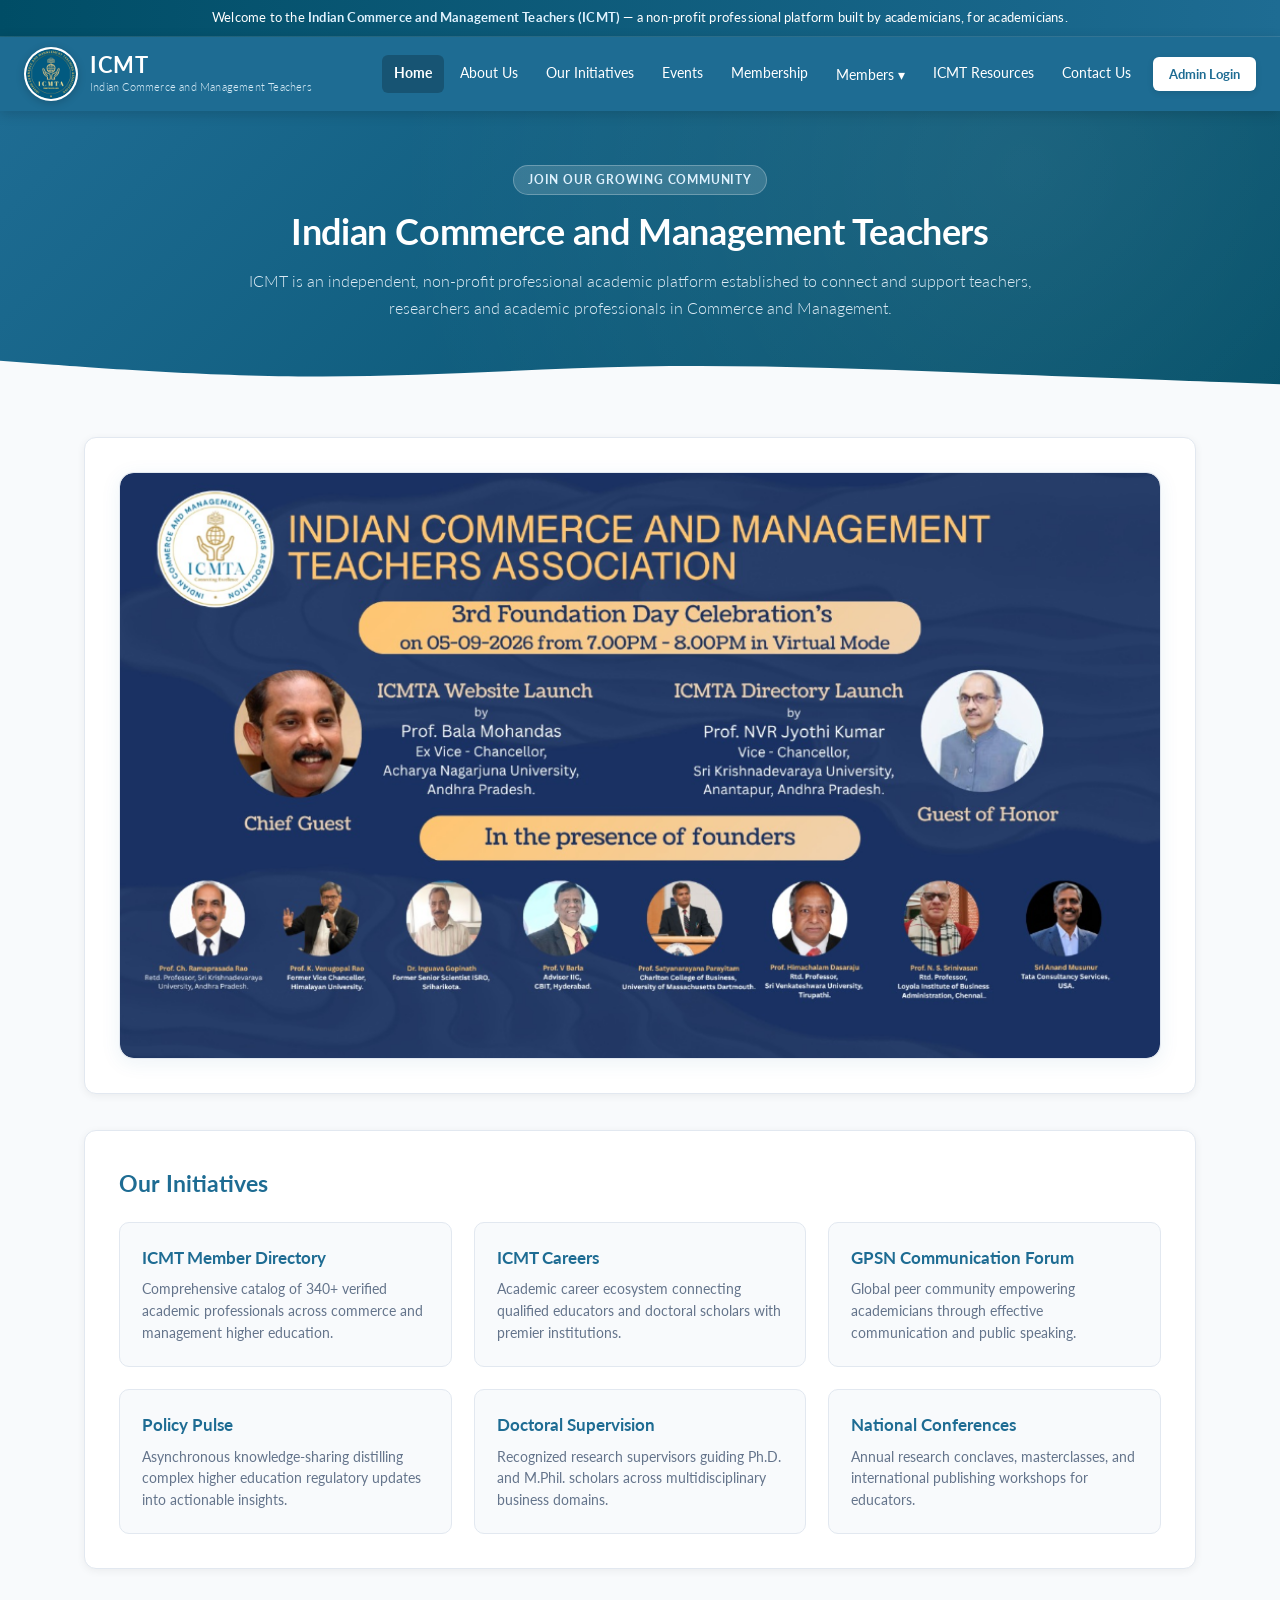
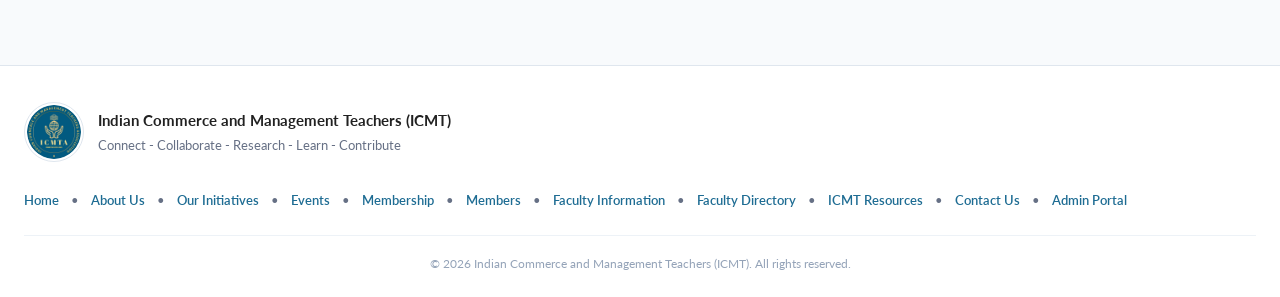
==== index.html @ 2b95259f "Update ICMTA logo, add Prof. N S Srinivasan, 3rd Foundation Day banner, and state/country filters" ====
<!doctype html>
<html lang="en">
<head>
<meta charset="utf-8">
<meta name="viewport" content="width=device-width,initial-scale=1">
<title>ICMT — Indian Commerce and Management Teachers</title>
<link rel="preconnect" href="https://fonts.googleapis.com">
<link rel="preconnect" href="https://fonts.gstatic.com" crossorigin>
<link href="https://fonts.googleapis.com/css2?family=Lato:ital,wght@0,300;0,400;0,700;1,300;1,400;1,700&display=swap" rel="stylesheet">
<link rel="stylesheet" href="css/style.css">
<!-- <link rel="icon" href="assets/images/icmt-logo.png" type="image/png"> -->

</head>
<body>

<div class="site-welcome-banner">
  Welcome to the <b>Indian Commerce and Management Teachers (ICMT)</b> — a non-profit professional platform built by academicians, for academicians.
</div>

<header class="header">
  <div class="header-inner">
    <a href="index.html" class="brand">
      <img src="assets/images/icmt-logo.png" alt="ICMT Logo" class="brand-logo">
      <div class="brand-text">
        <span class="brand-title">ICMT</span>
        <span class="brand-sub">Indian Commerce and Management Teachers</span>
      </div>
    </a>
    <nav class="nav-links">
      <a href="index.html" class="nav-item active">Home</a>
      <a href="about-us.html" class="nav-item ">About Us</a>
      <a href="initiatives.html" class="nav-item ">Our Initiatives</a>
      <a href="events.html" class="nav-item ">Events</a>
      <a href="membership.html" class="nav-item ">Membership</a>
      <div class="nav-dropdown ">
        <a href="members.html" class="nav-item nav-dropdown-toggle">Members ▾</a>
        <div class="nav-dropdown-menu">
          <a href="public-directory.html" class="dropdown-item ">Member Directory</a>
        </div>
      </div>
      <a href="resources.html" class="nav-item ">ICMT Resources</a>
      <a href="contact.html" class="nav-item ">Contact Us</a>
      <a href="admin.html" class="nav-btn-admin">Admin Login</a>
    </nav>
  </div>
</header>

<section class="site-hero">
  <div class="site-hero-inner">
    <span class="hero-badge">Join our Growing Community</span>
    <h1>Indian Commerce and Management Teachers</h1>
    <p style="margin-bottom:0">
      ICMT is an independent, non-profit professional academic platform established to connect and support teachers, researchers and academic professionals in Commerce and Management.
    </p>
  </div>
  
<div class="hero-wave">
  <svg viewBox="0 0 1440 120" fill="none" preserveAspectRatio="none">
    <path d="M0,32L60,42.7C120,53,240,75,360,74.7C480,75,600,53,720,48C840,43,960,53,1080,64C1200,75,1320,85,1380,90.7L1440,96L1440,120L1380,120C1320,120,1200,120,1080,120C960,120,840,120,720,120C600,120,480,120,360,120C240,120,120,120,60,120L0,120Z" fill="#f8fafc"></path>
  </svg>
</div>

</section>

<main class="container">
  <!-- 3rd Foundation Day Celebration Announcement Banner -->
  <div class="section-block" style="margin-bottom: 36px;">
    <div style="background:#ffffff;border:1px solid #e2e8f0;border-radius:14px;overflow:hidden;box-shadow:0 4px 20px rgba(30,108,147,0.08);">
      <img src="assets/images/events/icmta-3rd-foundation-day.png" alt="Indian Commerce and Management Teachers Association — 3rd Foundation Day Celebration" style="width:100%;height:auto;display:block;border-radius:14px;">
    </div>
  </div>

  <div class="section-block">
    <h2> Our Initiatives</h2>
    <div class="grid-3" style="margin-top:20px">
      <div class="feature-card">
        <!--div class="icon">👥</div-->
        <h3>ICMT Member Directory</h3>
        <p>Comprehensive catalog of 340+ verified academic professionals across commerce and management higher education.</p>
      </div>
      <div class="feature-card">
        <!--div class="icon">💼</div-->
        <h3>ICMT Careers</h3>
        <p>Academic career ecosystem connecting qualified educators and doctoral scholars with premier institutions.</p>
      </div>
      <div class="feature-card">
        <!--div class="icon">🎙️</div-->
        <h3>GPSN Communication Forum</h3>
        <p>Global peer community empowering academicians through effective communication and public speaking.</p>
      </div>
      <div class="feature-card">
        <!--div class="icon">📊</div-->
        <h3>Policy Pulse</h3>
        <p>Asynchronous knowledge-sharing distilling complex higher education regulatory updates into actionable insights.</p>
      </div>
      <div class="feature-card">
        <!--div class="icon">🎓</div-->
        <h3>Doctoral Supervision</h3>
        <p>Recognized research supervisors guiding Ph.D. and M.Phil. scholars across multidisciplinary business domains.</p>
      </div>
      <div class="feature-card">
        <!--div class="icon">🌐</div-->
        <h3>National Conferences</h3>
        <p>Annual research conclaves, masterclasses, and international publishing workshops for educators.</p>
      </div>
    </div>
  </div>
</main>

<footer class="footer">
  <div class="footer-inner">
    <div class="footer-brand">
      <img src="assets/images/icmt-logo.png" alt="ICMT Logo" class="footer-logo">
      <div>
        <b>Indian Commerce and Management Teachers (ICMT)</b>
        <p>Connect - Collaborate - Research - Learn - Contribute</p>
      </div>
    </div>
    <div class="footer-links">
      <a href="index.html">Home</a> &bull;
      <a href="about-us.html">About Us</a> &bull;
      <a href="initiatives.html">Our Initiatives</a> &bull;
      <a href="events.html">Events</a> &bull;
      <a href="membership.html">Membership</a> &bull;
      <a href="members.html">Members</a> &bull;
      <a href="faculty.html">Faculty Information</a> &bull;
      <a href="public-directory.html">Faculty Directory</a> &bull;
      <a href="resources.html">ICMT Resources</a> &bull;
      <a href="contact.html">Contact Us</a> &bull;
      <a href="admin.html">Admin Portal</a>
    </div>
  </div>
  <div class="footer-bottom">
    &copy; 2026 Indian Commerce and Management Teachers (ICMT). All rights reserved.
  </div>
</footer>
</body>
</html>
---- css/style.css ----
@import url('https://fonts.googleapis.com/css2?family=Lato:ital,wght@0,300;0,400;0,700;1,300;1,400;1,700&display=swap');

:root{
  --navy:#1e6c93;
  --navy-dark:#004d66;
  --blue:#1e6c93;
  --blue-hover:#005a7d;
  --blue-light:#eaf5fb;
  --blue2:#eaf5fb;
  --teal-accent:#38bdf8;
  --green:#21865b;
  --red:#c74646;
  --bg:#f8fafc;
  --card-bg:#ffffff;
  --line:#dfe6ee;
  --border-light:#e2e8f0;
  --text:#212121;
  --text-muted:#64748b;
  --muted:#667085;
  --white:#ffffff;
  --shadow-sm:0 2px 8px rgba(0,0,0,0.06);
  --shadow-md:0 6px 18px rgba(30,108,147,0.08);
  --shadow-lg:0 12px 32px rgba(30,108,147,0.12);
  --transition:all .2s cubic-bezier(0.4,0,0.2,1);
}

*{box-sizing:border-box;margin:0;padding:0}
html{scroll-behavior:smooth}
body{
  font-family:'Lato',-apple-system,BlinkMacSystemFont,"Segoe UI",Roboto,Arial,sans-serif;
  background:var(--bg);
  color:var(--text);
  line-height:1.6;
  min-height:100vh;
  display:flex;
  flex-direction:column;
  overflow-x:hidden;
}
a{text-decoration:none;color:inherit;transition:var(--transition)}
button,input,select,textarea{font:inherit}
button{cursor:pointer}
.hidden{display:none!important}

/* ==================================================
   1. SITE TOPBAR, HEADER & NAVIGATION
   ================================================== */
.site-welcome-banner{
  background:linear-gradient(90deg,#004d66 0%,#1e6c93 100%);
  color:#ffffff;
  padding:8px 24px;
  font-size:12.5px;
  text-align:center;
  font-weight:400;
  letter-spacing:0.2px;
  border-bottom:1px solid rgba(255,255,255,0.12);
}
.site-welcome-banner b{
  font-weight:700;
  color:#e0f2fe;
}

.header{
  background:var(--navy);
  color:#fff;
  padding:10px 24px;
  position:sticky;
  top:0;
  z-index:100;
  box-shadow:0 3px 12px rgba(0,0,0,0.15);
  transition:var(--transition);
}
.header-inner{
  max-width:1280px;
  margin:0 auto;
  display:flex;
  justify-content:space-between;
  align-items:center;
  gap:16px;
}
.brand{
  display:flex;
  align-items:center;
  gap:12px;
  text-decoration:none;
  color:#fff;
  flex-shrink:0;
}
.brand-logo{
  height:54px;
  width:54px;
  aspect-ratio:1/1;
  object-fit:contain;
  border-radius:50%;
  background:#ffffff;
  padding:2px;
  box-shadow:0 2px 8px rgba(0,0,0,0.18);
  flex-shrink:0;
  transition:transform .2s ease;
}
.brand:hover .brand-logo{
  transform:scale(1.05);
}
.brand-text{
  display:flex;
  flex-direction:column;
}
.brand-title{
  font-size:22px;
  font-weight:700;
  letter-spacing:0.5px;
  line-height:1.2;
  color:#ffffff;
}
.brand-sub{
  font-size:11px;
  color:#d5eaf5;
  font-weight:300;
  letter-spacing:0.2px;
}
.nav-links{
  display:flex;
  align-items:center;
  gap:4px;
  flex-wrap:wrap;
}
.nav-item{
  padding:8px 12px;
  border-radius:6px;
  font-size:13.5px;
  font-weight:400;
  color:#ffffff;
  text-decoration:none;
  transition:var(--transition);
  white-space:nowrap;
  position:relative;
}
.nav-item:hover{
  background:rgba(255,255,255,0.18);
  color:#ffffff;
  transform:translateY(-1px);
}
.nav-item.active{
  background:rgba(0,0,0,0.22);
  font-weight:700;
  color:#ffffff;
}
.nav-dropdown{
  position:relative;
  display:inline-block;
}
.nav-dropdown-menu{
  display:none;
  position:absolute;
  top:100%;
  left:0;
  background:#ffffff;
  min-width:200px;
  box-shadow:0 10px 30px rgba(0,0,0,0.15);
  border-radius:8px;
  padding:6px 0;
  z-index:110;
  border:1px solid #dfe6ee;
  animation:fadeIn .18s ease-out;
}
@keyframes fadeIn{
  from{opacity:0;transform:translateY(4px)}
  to{opacity:1;transform:translateY(0)}
}
.nav-dropdown:hover .nav-dropdown-menu,
.nav-dropdown:focus-within .nav-dropdown-menu{
  display:block;
}
.dropdown-item{
  display:block;
  padding:9px 18px;
  font-size:13px;
  color:#212121;
  text-decoration:none;
  transition:background .15s ease, color .15s ease;
}
.dropdown-item:hover{
  background:#eaf5fb;
  color:#1e6c93;
}
.dropdown-item.active{
  font-weight:700;
  color:#1e6c93;
  background:#eaf5fb;
}
.nav-dropdown.active > .nav-item{
  background:rgba(0,0,0,0.22);
  font-weight:700;
  color:#ffffff;
}
.nav-btn-admin{
  background:#ffffff;
  color:var(--navy);
  padding:7px 16px;
  border-radius:6px;
  font-size:13px;
  font-weight:700;
  text-decoration:none;
  margin-left:6px;
  transition:var(--transition);
  box-shadow:0 2px 6px rgba(0,0,0,0.1);
}
.nav-btn-admin:hover{
  background:#eaf5fb;
  color:var(--navy-dark);
  transform:translateY(-1px);
  box-shadow:0 4px 12px rgba(0,0,0,0.15);
}

/* Breadcrumbs */
.breadcrumb-bar{
  background:#ffffff;
  border-bottom:1px solid var(--line);
  padding:11px 24px;
  font-size:13px;
  color:var(--muted);
}
.breadcrumb-inner{
  max-width:1280px;
  margin:0 auto;
  display:flex;
  align-items:center;
  gap:8px;
}
.breadcrumb-inner a{
  color:var(--navy);
  font-weight:600;
}
.breadcrumb-inner a:hover{
  text-decoration:underline;
}

/* ==================================================
   2. HERO SECTION WITH CURVED WAVE BACKGROUND
   ================================================== */
.site-hero{
  position:relative;
  background:linear-gradient(135deg,#1e6c93 0%,#004d66 100%);
  color:#ffffff;
  padding:54px 24px 72px;
  text-align:center;
  overflow:hidden;
}
.site-hero::before{
  content:"";
  position:absolute;
  inset:0;
  background:radial-gradient(circle at 80% 20%,rgba(255,255,255,0.08) 0%,transparent 60%);
  pointer-events:none;
}
.site-hero-inner{
  max-width:920px;
  margin:0 auto;
  position:relative;
  z-index:2;
}
.hero-badge{
  display:inline-block;
  background:rgba(255,255,255,0.15);
  border:1px solid rgba(255,255,255,0.25);
  padding:5px 14px;
  border-radius:20px;
  font-size:11.5px;
  font-weight:700;
  text-transform:uppercase;
  letter-spacing:0.8px;
  margin-bottom:14px;
  color:#e0f2fe;
}
.site-hero h1{
  font-size:36px;
  font-weight:700;
  line-height:1.25;
  margin-bottom:14px;
  letter-spacing:-0.4px;
}
.site-hero p{
  font-size:16px;
  color:#dbeaf4;
  line-height:1.65;
  font-weight:300;
  max-width:800px;
  margin:0 auto 24px;
}
.hero-actions{
  display:flex;
  justify-content:center;
  gap:12px;
  flex-wrap:wrap;
}
.hero-cta-primary{
  background:#ffffff;
  color:var(--navy);
  padding:12px 26px;
  border-radius:8px;
  font-size:14.5px;
  font-weight:700;
  display:inline-flex;
  align-items:center;
  gap:8px;
  box-shadow:0 6px 20px rgba(0,0,0,0.18);
  transition:var(--transition);
}
.hero-cta-primary:hover{
  background:#f0f7fc;
  color:var(--navy-dark);
  transform:translateY(-2px);
  box-shadow:0 8px 24px rgba(0,0,0,0.22);
}
.hero-cta-secondary{
  background:rgba(255,255,255,0.12);
  color:#ffffff;
  border:1px solid rgba(255,255,255,0.3);
  padding:12px 24px;
  border-radius:8px;
  font-size:14.5px;
  font-weight:700;
  display:inline-flex;
  align-items:center;
  gap:8px;
  transition:var(--transition);
}
.hero-cta-secondary:hover{
  background:rgba(255,255,255,0.22);
  transform:translateY(-2px);
}

.hero-wave{
  position:absolute;
  bottom:0;
  left:0;
  width:100%;
  overflow:hidden;
  line-height:0;
  transform:translateZ(0);
}
.hero-wave svg{
  position:relative;
  display:block;
  width:calc(100% + 1.3px);
  height:44px;
}

/* ==================================================
   3. MAIN CONTENT, CARDS & GRIDS
   ================================================== */
.container{
  max-width:1160px;
  margin:44px auto 64px;
  padding:0 24px;
  width:100%;
}
.section-block{
  background:var(--card-bg);
  border:1px solid var(--border-light);
  border-radius:12px;
  padding:34px;
  margin-bottom:32px;
  box-shadow:var(--shadow-sm);
  transition:var(--transition);
}
.section-block:hover{
  box-shadow:var(--shadow-md);
}
.section-block h2{
  font-size:23px;
  font-weight:700;
  color:var(--navy);
  margin-bottom:14px;
  display:flex;
  align-items:center;
  gap:10px;
}
.section-block p{
  color:#475569;
  font-size:14.5px;
  line-height:1.75;
  margin-bottom:16px;
}

.grid-2{
  display:grid;
  grid-template-columns:1fr 1fr;
  gap:22px;
}
.grid-3{
  display:grid;
  grid-template-columns:repeat(3,1fr);
  gap:22px;
}
.feature-card{
  background:#f8fafc;
  border:1px solid #e2e8f0;
  border-radius:10px;
  padding:22px;
  transition:var(--transition);
  display:flex;
  flex-direction:column;
  align-items:flex-start;
}
.initiative-logo{
  max-width:100%;
  max-height:100px;
  width:auto;
  height:auto;
  object-fit:contain;
  display:block;
  margin:8px 0 12px;
}
.feature-card:hover{
  border-color:#b9d2e3;
  background:#ffffff;
  transform:translateY(-3px);
  box-shadow:var(--shadow-md);
}
.feature-card .icon{
  font-size:26px;
  margin-bottom:12px;
  display:inline-block;
}
.feature-card h3{
  font-size:16.5px;
  font-weight:700;
  color:var(--navy);
  margin-bottom:8px;
}
.feature-card p{
  font-size:13.5px;
  color:#64748b;
  margin:0;
  line-height:1.6;
}

.founders-grid{
  display:grid;
  grid-template-columns:repeat(3,1fr);
  gap:20px;
  margin-top:20px;
}
.founder-card{
  background:#f8fafc;
  border:1px solid #e2e8f0;
  border-radius:12px;
  padding:22px 18px;
  transition:var(--transition);
  display:flex;
  flex-direction:column;
  align-items:center;
  text-align:center;
}
.founder-card:hover{
  background:#ffffff;
  border-color:#b9d2e3;
  transform:translateY(-3px);
  box-shadow:var(--shadow-md);
}
.founder-photo-wrap{
  width:105px;
  height:105px;
  border-radius:50%;
  overflow:hidden;
  margin-bottom:14px;
  border:3px solid #ffffff;
  box-shadow:0 4px 14px rgba(30,108,147,0.14);
  background:#e2e8f0;
  flex-shrink:0;
}
.founder-img{
  width:100%;
  height:100%;
  object-fit:cover;
  display:block;
}
.founder-card b{
  display:block;
  color:#1e6c93;
  font-size:15px;
  font-weight:700;
  margin-bottom:6px;
  line-height:1.3;
}
.founder-card span{
  color:#64748b;
  font-size:12.5px;
  line-height:1.5;
  display:block;
}

.banner-cta{
  background:linear-gradient(135deg,#004d66 0%,#1e6c93 100%);
  color:#fff;
  border-radius:12px;
  padding:36px;
  display:flex;
  justify-content:space-between;
  align-items:center;
  flex-wrap:wrap;
  gap:20px;
  box-shadow:var(--shadow-md);
  margin-top:32px;
}
.banner-cta-text h3{
  font-size:22px;
  font-weight:700;
  margin-bottom:6px;
}
.banner-cta-text p{
  font-size:14px;
  color:#d5eaf5;
  margin:0;
}
.btn-cta{
  background:#fff;
  color:var(--navy);
  padding:12px 28px;
  border-radius:8px;
  font-size:14.5px;
  font-weight:700;
  display:inline-flex;
  align-items:center;
  gap:8px;
  box-shadow:0 6px 18px rgba(0,0,0,0.15);
  transition:var(--transition);
  white-space:nowrap;
}
.btn-cta:hover{
  background:#f0f7fc;
  transform:translateY(-2px);
  color:var(--navy-dark);
  box-shadow:0 8px 24px rgba(0,0,0,0.22);
}

/* ==================================================
   4. UNIFIED FOOTER
   ================================================== */
.footer{
  background:#ffffff;
  border-top:1px solid var(--line);
  padding:36px 24px 24px;
  font-size:13px;
  color:var(--muted);
  margin-top:auto;
}
.footer-inner{
  max-width:1280px;
  margin:0 auto;
  display:flex;
  justify-content:space-between;
  align-items:flex-start;
  flex-wrap:wrap;
  gap:28px;
}
.footer-brand{
  display:flex;
  align-items:center;
  gap:14px;
}
.footer-logo{
  height:60px;
  width:60px;
  aspect-ratio:1/1;
  object-fit:contain;
  border-radius:50%;
  background:#ffffff;
  padding:2px;
  border:1px solid #dfe6ee;
  flex-shrink:0;
}
.footer-brand b{
  font-size:14.5px;
  color:#212121;
  display:block;
  margin-bottom:4px;
}
.footer-brand p{
  font-size:12.5px;
  color:#667085;
  max-width:480px;
  margin:0;
}
.footer-links{
  display:flex;
  flex-wrap:wrap;
  gap:12px;
  align-items:center;
  font-size:13px;
}
.footer-links a{
  color:#1e6c93;
  font-weight:600;
  transition:var(--transition);
}
.footer-links a:hover{
  text-decoration:underline;
  color:#004d66;
}
.footer-bottom{
  max-width:1280px;
  margin:24px auto 0;
  padding-top:18px;
  border-top:1px solid #edf2f7;
  text-align:center;
  font-size:12px;
  color:#94a3b8;
}

/* ==================================================
   5. ADMIN & MANAGEMENT STYLES
   ================================================== */
.login{min-height:100vh;display:flex;align-items:center;justify-content:center;background:linear-gradient(135deg,#eaf4fb,#f8fafc)}
.loginbox{width:430px;background:#fff;border:1px solid var(--line);border-radius:16px;padding:34px;box-shadow:0 18px 50px rgba(13,53,84,0.1)}
.subtitle{color:var(--muted);font-size:13px;margin-top:5px}
label{font-size:13px;font-weight:700;color:#475467;display:block;margin:12px 0 6px}
input,select,textarea{width:100%;padding:10px 12px;border:1px solid #cbd5df;border-radius:8px;background:#fff;color:var(--text);outline:none;transition:border-color .15s ease}
input:focus,select:focus,textarea:focus{border-color:var(--blue);box-shadow:0 0 0 3px rgba(18,107,155,0.12)}
textarea{min-height:82px;resize:vertical}
.btn{border:0;border-radius:8px;padding:9px 15px;font-weight:600;font-size:13px;transition:all .15s ease;display:inline-flex;align-items:center;justify-content:center;gap:6px}
.btn:hover{transform:translateY(-1px)}
.primary{background:var(--blue);color:#fff}
.primary:hover{background:var(--blue-hover);box-shadow:0 4px 12px rgba(18,107,155,0.25)}
.secondary{background:#eaf0f5;color:#344054}
.secondary:hover{background:#dbe5ed}
.success{background:var(--green);color:#fff}
.danger{background:#fff0f0;color:#a83232}
.full{width:100%}
.sidebar{position:fixed;inset:0 auto 0 0;width:248px;background:var(--navy);color:#dbeaf4;padding:23px 14px;z-index:5;box-shadow:2px 0 10px rgba(0,0,0,0.05)}
.sidebrand{font-size:19px;font-weight:800;color:#fff;padding:0 10px;letter-spacing:-0.3px}
.sidebrand span{display:block;font-size:11px;font-weight:400;color:#a9c4d6;margin-top:4px}
.nav{margin-top:27px}
.nav button{display:block;width:100%;border:0;background:transparent;color:#dbeaf4;text-align:left;padding:11px 13px;border-radius:8px;margin:3px 0;font-weight:600;font-size:13px;transition:all .15s ease}
.nav button.active,.nav button:hover{background:#1c5b82;color:#fff}
.logout{position:absolute;bottom:20px;left:14px;width:calc(100% - 28px)}
.main{margin-left:248px;padding:28px 34px}
.top{display:flex;justify-content:space-between;align-items:center;margin-bottom:23px}
.top h1{margin:0;font-size:26px;font-weight:800;color:var(--navy);letter-spacing:-0.4px}
.top p{margin:4px 0 0;color:var(--muted);font-size:13px}
.role{background:#fff;border:1px solid var(--line);border-radius:8px;padding:8px 14px;font-size:12px;font-weight:700;color:var(--navy)}
.page{display:none}
.page.active{display:block}
.cards{display:grid;grid-template-columns:repeat(4,1fr);gap:15px;margin-bottom:19px}
.card,.panel{background:#fff;border:1px solid var(--line);border-radius:12px;box-shadow:0 4px 14px rgba(13,53,84,0.04)}
.card{padding:18px}
.label{font-size:12px;font-weight:700;text-transform:uppercase;color:var(--muted);letter-spacing:0.3px}
.metric{font-size:28px;font-weight:800;color:var(--navy);margin-top:6px}
.panel{padding:22px;margin-bottom:19px}
.panel h2{font-size:18px;font-weight:800;color:var(--navy);margin:0 0 16px}
.grid2{display:grid;grid-template-columns:1fr 1fr;gap:19px}
.bar{height:10px;background:#e7edf2;border-radius:9px;overflow:hidden;margin:7px 0 14px}
.bar span{display:block;height:100%;background:var(--blue)}
.toolbar{display:grid;grid-template-columns:1.6fr repeat(4,auto);gap:8px;margin-bottom:16px}
.toolbar input{min-width:230px}
.table{width:100%;border-collapse:collapse}
.table th,.table td{padding:12px 14px;border-bottom:1px solid #edf0f4;text-align:left;font-size:13px;vertical-align:middle}
.table th{background:#fafbfc;color:var(--muted);font-weight:700;font-size:12px;text-transform:uppercase;letter-spacing:0.3px}
.table tr:hover td{background:#f8fbfe}
.avatar{display:inline-flex;width:34px;height:34px;border-radius:50%;background:#e2f0f7;color:#155c7d;align-items:center;justify-content:center;font-weight:800;margin-right:8px;vertical-align:middle}
.thumb{width:42px;height:42px;border-radius:50%;object-fit:cover;vertical-align:middle;border:1px solid #d8e0e8}
.thumb-placeholder{width:42px;height:42px;border-radius:50%;background:#e8eef3;color:#667085;display:inline-flex;align-items:center;justify-content:center;font-size:11px;font-weight:700;text-align:center;vertical-align:middle}
.badge{display:inline-block;padding:4px 10px;border-radius:14px;font-size:11px;font-weight:600;background:#edf5f9;color:#225c78}
.badge.green{background:#eaf7f0;color:#1d754e}
.badge.red{background:#fff0f0;color:#a83232}
.form{display:grid;grid-template-columns:1fr 1fr;gap:15px}.field{display:flex;flex-direction:column}.fullrow,.actions{grid-column:1/-1}.actions{display:flex;justify-content:flex-end;gap:9px}.notice{background:var(--blue2);border-left:4px solid var(--blue);padding:11px 13px;border-radius:6px;color:#35566b;margin-bottom:17px}
.multi{min-height:100px}.help{font-size:11px;color:var(--muted);margin-top:4px}.photo-box{height:130px;border:2px dashed #b9c6d1;border-radius:8px;display:flex;align-items:center;justify-content:center;color:var(--muted);overflow:hidden}.photo-box img{width:100%;height:100%;object-fit:cover}
.profile{display:grid;grid-template-columns:180px 1fr;gap:25px}.photo-large{width:160px;height:195px;border-radius:10px;background:#e8eef3;display:flex;align-items:center;justify-content:center;color:var(--muted);overflow:hidden}.photo-large img{width:100%;height:100%;object-fit:cover}.info-grid{display:grid;grid-template-columns:1fr 1fr;gap:10px}.info{background:#f8fafc;border-radius:8px;padding:11px}.info b{display:block;color:var(--muted);font-size:11px;margin-bottom:4px}.chips{display:flex;gap:6px;flex-wrap:wrap}.chip{background:#eaf3f8;color:#205a77;padding:5px 9px;border-radius:15px;font-size:11px}
.empty{text-align:center;padding:32px;color:var(--muted)}.toast{position:fixed;right:24px;bottom:24px;background:#143e5c;color:#fff;padding:13px 16px;border-radius:9px;box-shadow:0 10px 30px #0002;display:none;z-index:20}
.public{max-width:1060px;margin:auto;padding:28px}.public-top{display:flex;justify-content:space-between;align-items:center;margin-bottom:18px}
.kpi-note{font-size:12px;color:var(--muted);margin-top:8px}

/* ==================================================
   6. AIMA-STYLE STRUCTURAL LAYOUT
   ================================================== */
.aima-page-container {
  display: flex;
  flex-wrap: wrap;
  gap: 30px;
  margin: 40px auto;
  max-width: 1140px;
  padding: 0 20px;
  align-items: flex-start;
}

/* Left Sidebar Navigation */
.aima-sidebar {
  flex: 1 1 250px;
  max-width: 280px;
  background: #ffffff;
  border: 1px solid #e0e0e0;
  box-shadow: 0 2px 4px rgba(0,0,0,0.05);
}
.sidebar-header {
  background-color: #1e6c93; /* ICMT Primary Blue */
  color: #ffffff;
  padding: 15px 20px;
  font-size: 18px;
  font-weight: 700;
  margin: 0;
}
.aima-sidebar-menu {
  list-style: none;
  padding: 0;
  margin: 0;
}
.aima-sidebar-menu li {
  border-bottom: 1px solid #e0e0e0;
}
.aima-sidebar-menu li:last-child {
  border-bottom: none;
}
.aima-sidebar-menu a {
  display: block;
  padding: 12px 20px;
  color: #4a4a4a;
  text-decoration: none;
  font-weight: 600;
  font-size: 15px;
  transition: all 0.2s ease;
  border-left: 4px solid transparent;
}
.aima-sidebar-menu a:hover, .aima-sidebar-menu a.active {
  background-color: #f8fafc; /* ICMT Light Background */
  color: #1e6c93;
  border-left-color: #1e6c93;
}

/* Right Main Content Area */
.aima-content-area {
  flex: 3 1 600px;
  background: #ffffff;
  padding: 0 20px;
}
.aima-content-area h2 {
  color: #212121;
  font-size: 26px;
  border-bottom: 2px solid #1e6c93;
  padding-bottom: 8px;
  margin-bottom: 20px;
  margin-top: 40px;
}
.aima-content-area h2:first-child {
  margin-top: 0;
}
.aima-content-area p {
  line-height: 1.8;
  color: #4a4a4a;
  margin-bottom: 20px;
  text-align: justify;
}

/* Vision & Mission Callout Boxes */
.aima-highlight-box {
  background: #f8fafc;
  border-left: 5px solid #1e6c93;
  padding: 20px;
  margin: 25px 0;
}
.aima-highlight-box.mission {
  border-left-color: #21865b; /* ICMT Green */
}
.aima-highlight-box h3 {
  margin-top: 0;
  color: #212121;
  font-size: 20px;
  margin-bottom: 10px;
}

/* ==================================================
   7. MEDIA QUERIES
   ================================================== */
@media(max-width:1000px){.cards{grid-template-columns:1fr 1fr}.toolbar{grid-template-columns:1fr 1fr}.grid2,.profile,.form{grid-template-columns:1fr}.fullrow,.actions{grid-column:auto}}
@media(max-width:980px){
  .grid-2,.grid-3{grid-template-columns:1fr}
  .founders-grid{grid-template-columns:repeat(2,1fr)}
  .site-hero h1{font-size:28px}
  .banner-cta{flex-direction:column;text-align:center}
}
@media(max-width:640px){
  .founders-grid{grid-template-columns:1fr}
  .header-inner{flex-direction:column;align-items:flex-start}
  .nav-links{width:100%;margin-top:8px}
  .site-hero h1{font-size:24px}
  .footer-inner{flex-direction:column}
}
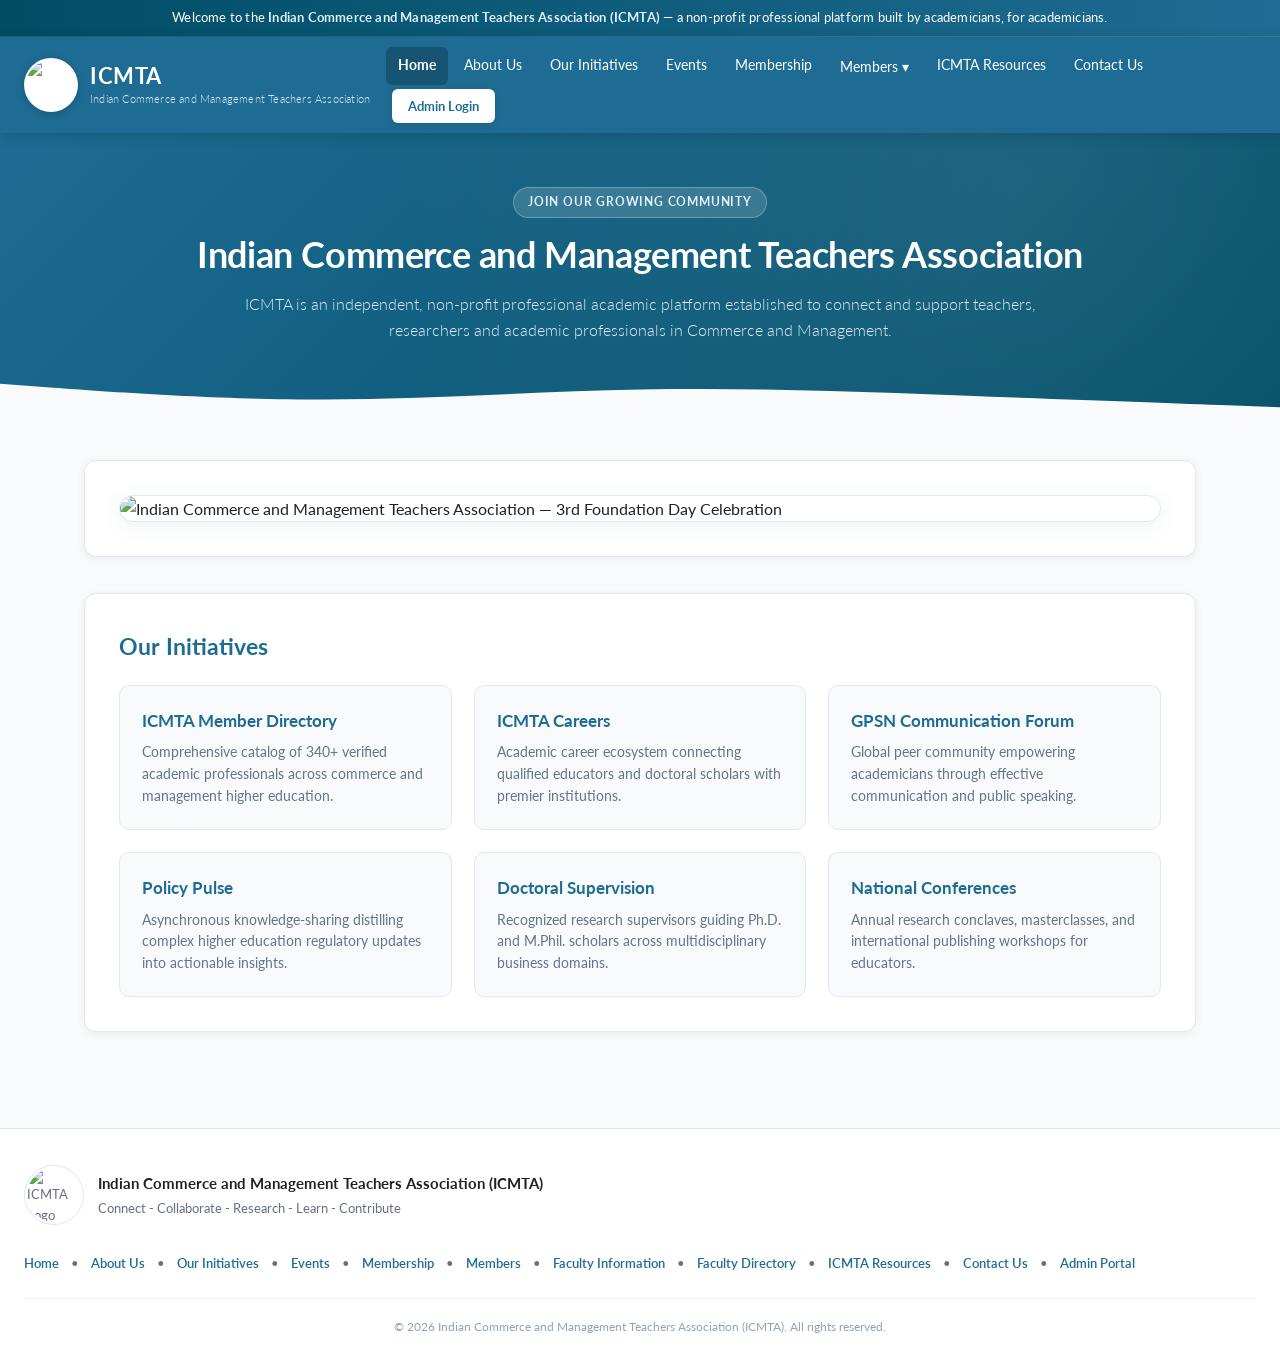
==== commit 2110033e: "Update website files and backend controllers" ====
--- a/index.html
+++ b/index.html
@@ -3,27 +3,30 @@
 <head>
 <meta charset="utf-8">
 <meta name="viewport" content="width=device-width,initial-scale=1">
-<title>ICMT — Indian Commerce and Management Teachers</title>
+<title>ICMTA — Indian Commerce and Management Teachers Association</title>
+
 <link rel="preconnect" href="https://fonts.googleapis.com">
 <link rel="preconnect" href="https://fonts.gstatic.com" crossorigin>
 <link href="https://fonts.googleapis.com/css2?family=Lato:ital,wght@0,300;0,400;0,700;1,300;1,400;1,700&display=swap" rel="stylesheet">
 <link rel="stylesheet" href="css/style.css">
-<!-- <link rel="icon" href="assets/images/icmt-logo.png" type="image/png"> -->
+<!-- <link rel="icon" href="assets/images/ICMTA-logo.png" type="image/png"> -->
 
 </head>
 <body>
 
 <div class="site-welcome-banner">
-  Welcome to the <b>Indian Commerce and Management Teachers (ICMT)</b> — a non-profit professional platform built by academicians, for academicians.
+  Welcome to the <b>Indian Commerce and Management Teachers Association (ICMTA)</b> — a non-profit professional platform built by academicians, for academicians.
 </div>
 
 <header class="header">
   <div class="header-inner">
     <a href="index.html" class="brand">
-      <img src="assets/images/icmt-logo.png" alt="ICMT Logo" class="brand-logo">
+
+      <img src="assets/images/ICMTA-logo.png" alt="ICMTA Logo" class="brand-logo">
       <div class="brand-text">
-        <span class="brand-title">ICMT</span>
-        <span class="brand-sub">Indian Commerce and Management Teachers</span>
+
+        <span class="brand-title">ICMTA</span>
+        <span class="brand-sub">Indian Commerce and Management Teachers Association</span>
       </div>
     </a>
     <nav class="nav-links">
@@ -38,7 +41,7 @@
           <a href="public-directory.html" class="dropdown-item ">Member Directory</a>
         </div>
       </div>
-      <a href="resources.html" class="nav-item ">ICMT Resources</a>
+      <a href="resources.html" class="nav-item ">ICMTA Resources</a>
       <a href="contact.html" class="nav-item ">Contact Us</a>
       <a href="admin.html" class="nav-btn-admin">Admin Login</a>
     </nav>
@@ -48,9 +51,9 @@
 <section class="site-hero">
   <div class="site-hero-inner">
     <span class="hero-badge">Join our Growing Community</span>
-    <h1>Indian Commerce and Management Teachers</h1>
+    <h1>Indian Commerce and Management Teachers Association</h1>
     <p style="margin-bottom:0">
-      ICMT is an independent, non-profit professional academic platform established to connect and support teachers, researchers and academic professionals in Commerce and Management.
+      ICMTA is an independent, non-profit professional academic platform established to connect and support teachers, researchers and academic professionals in Commerce and Management.
     </p>
   </div>
   
@@ -66,7 +69,7 @@
   <!-- 3rd Foundation Day Celebration Announcement Banner -->
   <div class="section-block" style="margin-bottom: 36px;">
     <div style="background:#ffffff;border:1px solid #e2e8f0;border-radius:14px;overflow:hidden;box-shadow:0 4px 20px rgba(30,108,147,0.08);">
-      <img src="assets/images/events/icmta-3rd-foundation-day.png" alt="Indian Commerce and Management Teachers Association — 3rd Foundation Day Celebration" style="width:100%;height:auto;display:block;border-radius:14px;">
+      <img src="assets/images/events/ICMTA-3rd-foundation-day.png" alt="Indian Commerce and Management Teachers Association — 3rd Foundation Day Celebration" style="width:100%;height:auto;display:block;border-radius:14px;">
     </div>
   </div>
 
@@ -75,12 +78,12 @@
     <div class="grid-3" style="margin-top:20px">
       <div class="feature-card">
         <!--div class="icon">👥</div-->
-        <h3>ICMT Member Directory</h3>
+        <h3>ICMTA Member Directory</h3>
         <p>Comprehensive catalog of 340+ verified academic professionals across commerce and management higher education.</p>
       </div>
       <div class="feature-card">
         <!--div class="icon">💼</div-->
-        <h3>ICMT Careers</h3>
+        <h3>ICMTA Careers</h3>
         <p>Academic career ecosystem connecting qualified educators and doctoral scholars with premier institutions.</p>
       </div>
       <div class="feature-card">
@@ -110,9 +113,9 @@
 <footer class="footer">
   <div class="footer-inner">
     <div class="footer-brand">
-      <img src="assets/images/icmt-logo.png" alt="ICMT Logo" class="footer-logo">
+      <img src="assets/images/ICMTA-logo.png" alt="ICMTA Logo" class="footer-logo">
       <div>
-        <b>Indian Commerce and Management Teachers (ICMT)</b>
+        <b>Indian Commerce and Management Teachers Association (ICMTA)</b>
         <p>Connect - Collaborate - Research - Learn - Contribute</p>
       </div>
     </div>
@@ -125,13 +128,13 @@
       <a href="members.html">Members</a> &bull;
       <a href="faculty.html">Faculty Information</a> &bull;
       <a href="public-directory.html">Faculty Directory</a> &bull;
-      <a href="resources.html">ICMT Resources</a> &bull;
+      <a href="resources.html">ICMTA Resources</a> &bull;
       <a href="contact.html">Contact Us</a> &bull;
       <a href="admin.html">Admin Portal</a>
     </div>
   </div>
   <div class="footer-bottom">
-    &copy; 2026 Indian Commerce and Management Teachers (ICMT). All rights reserved.
+    &copy; 2026 Indian Commerce and Management Teachers Association (ICMTA). All rights reserved.
   </div>
 </footer>
 </body>
--- a/css/style.css
+++ b/css/style.css
@@ -692,7 +692,7 @@
   box-shadow: 0 2px 4px rgba(0,0,0,0.05);
 }
 .sidebar-header {
-  background-color: #1e6c93; /* ICMT Primary Blue */
+  background-color: #1e6c93; /* ICMTA Primary Blue */
   color: #ffffff;
   padding: 15px 20px;
   font-size: 18px;
@@ -721,7 +721,7 @@
   border-left: 4px solid transparent;
 }
 .aima-sidebar-menu a:hover, .aima-sidebar-menu a.active {
-  background-color: #f8fafc; /* ICMT Light Background */
+  background-color: #f8fafc; /* ICMTA Light Background */
   color: #1e6c93;
   border-left-color: #1e6c93;
 }
@@ -758,7 +758,7 @@
   margin: 25px 0;
 }
 .aima-highlight-box.mission {
-  border-left-color: #21865b; /* ICMT Green */
+  border-left-color: #21865b; /* ICMTA Green */
 }
 .aima-highlight-box h3 {
   margin-top: 0;
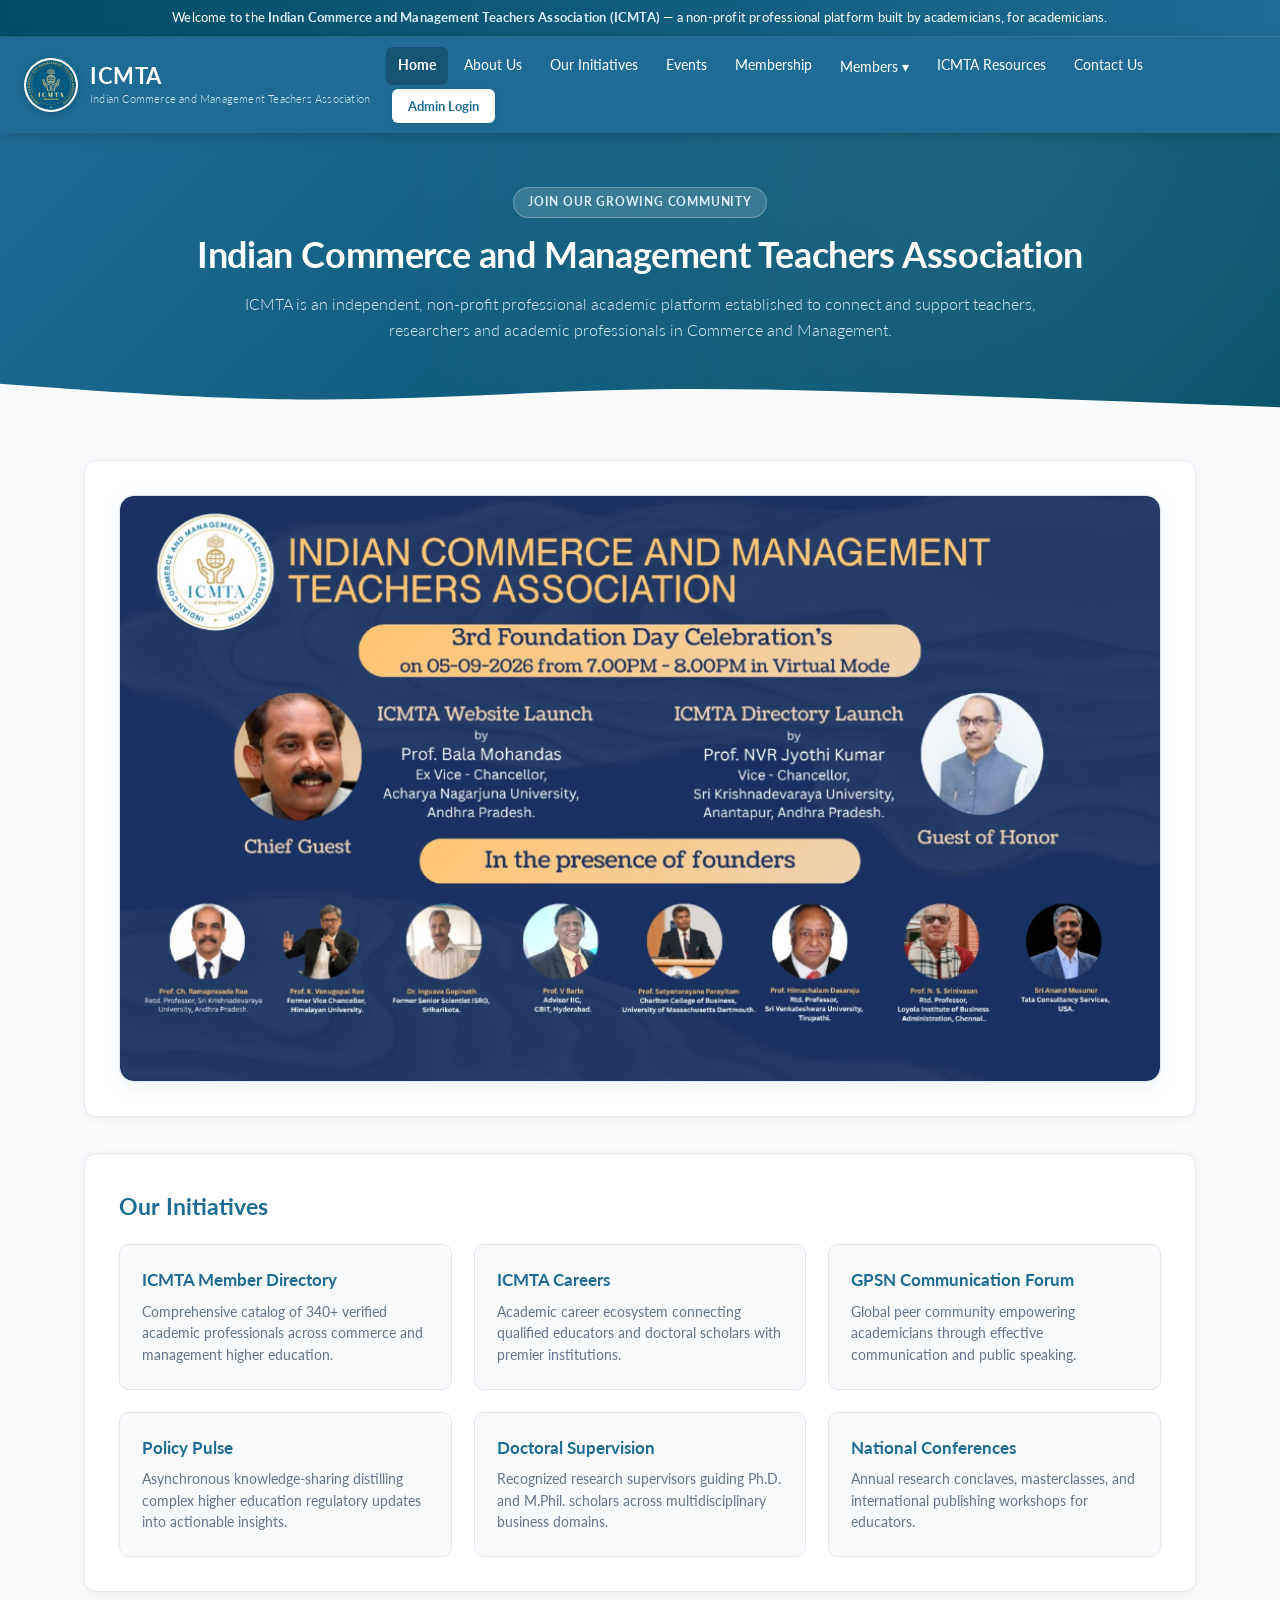
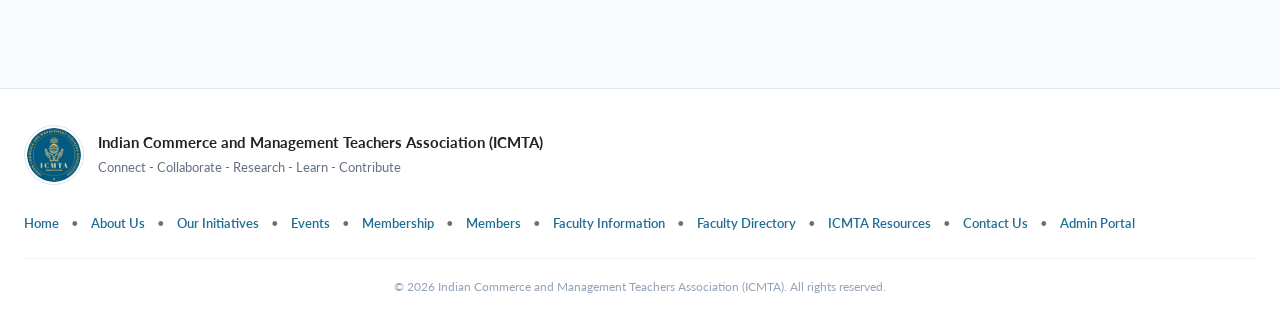
==== commit 095d1e37: "Fix broken image paths and aliases across website" ====
--- a/index.html
+++ b/index.html
@@ -69,7 +69,7 @@
   <!-- 3rd Foundation Day Celebration Announcement Banner -->
   <div class="section-block" style="margin-bottom: 36px;">
     <div style="background:#ffffff;border:1px solid #e2e8f0;border-radius:14px;overflow:hidden;box-shadow:0 4px 20px rgba(30,108,147,0.08);">
-      <img src="assets/images/events/ICMTA-3rd-foundation-day.png" alt="Indian Commerce and Management Teachers Association — 3rd Foundation Day Celebration" style="width:100%;height:auto;display:block;border-radius:14px;">
+      <img src="assets/images/events/icmta-3rd-foundation-day.png" alt="Indian Commerce and Management Teachers Association — 3rd Foundation Day Celebration" style="width:100%;height:auto;display:block;border-radius:14px;" onerror="this.onerror=null;this.src='assets/images/icmt-logo.png'">
     </div>
   </div>
 
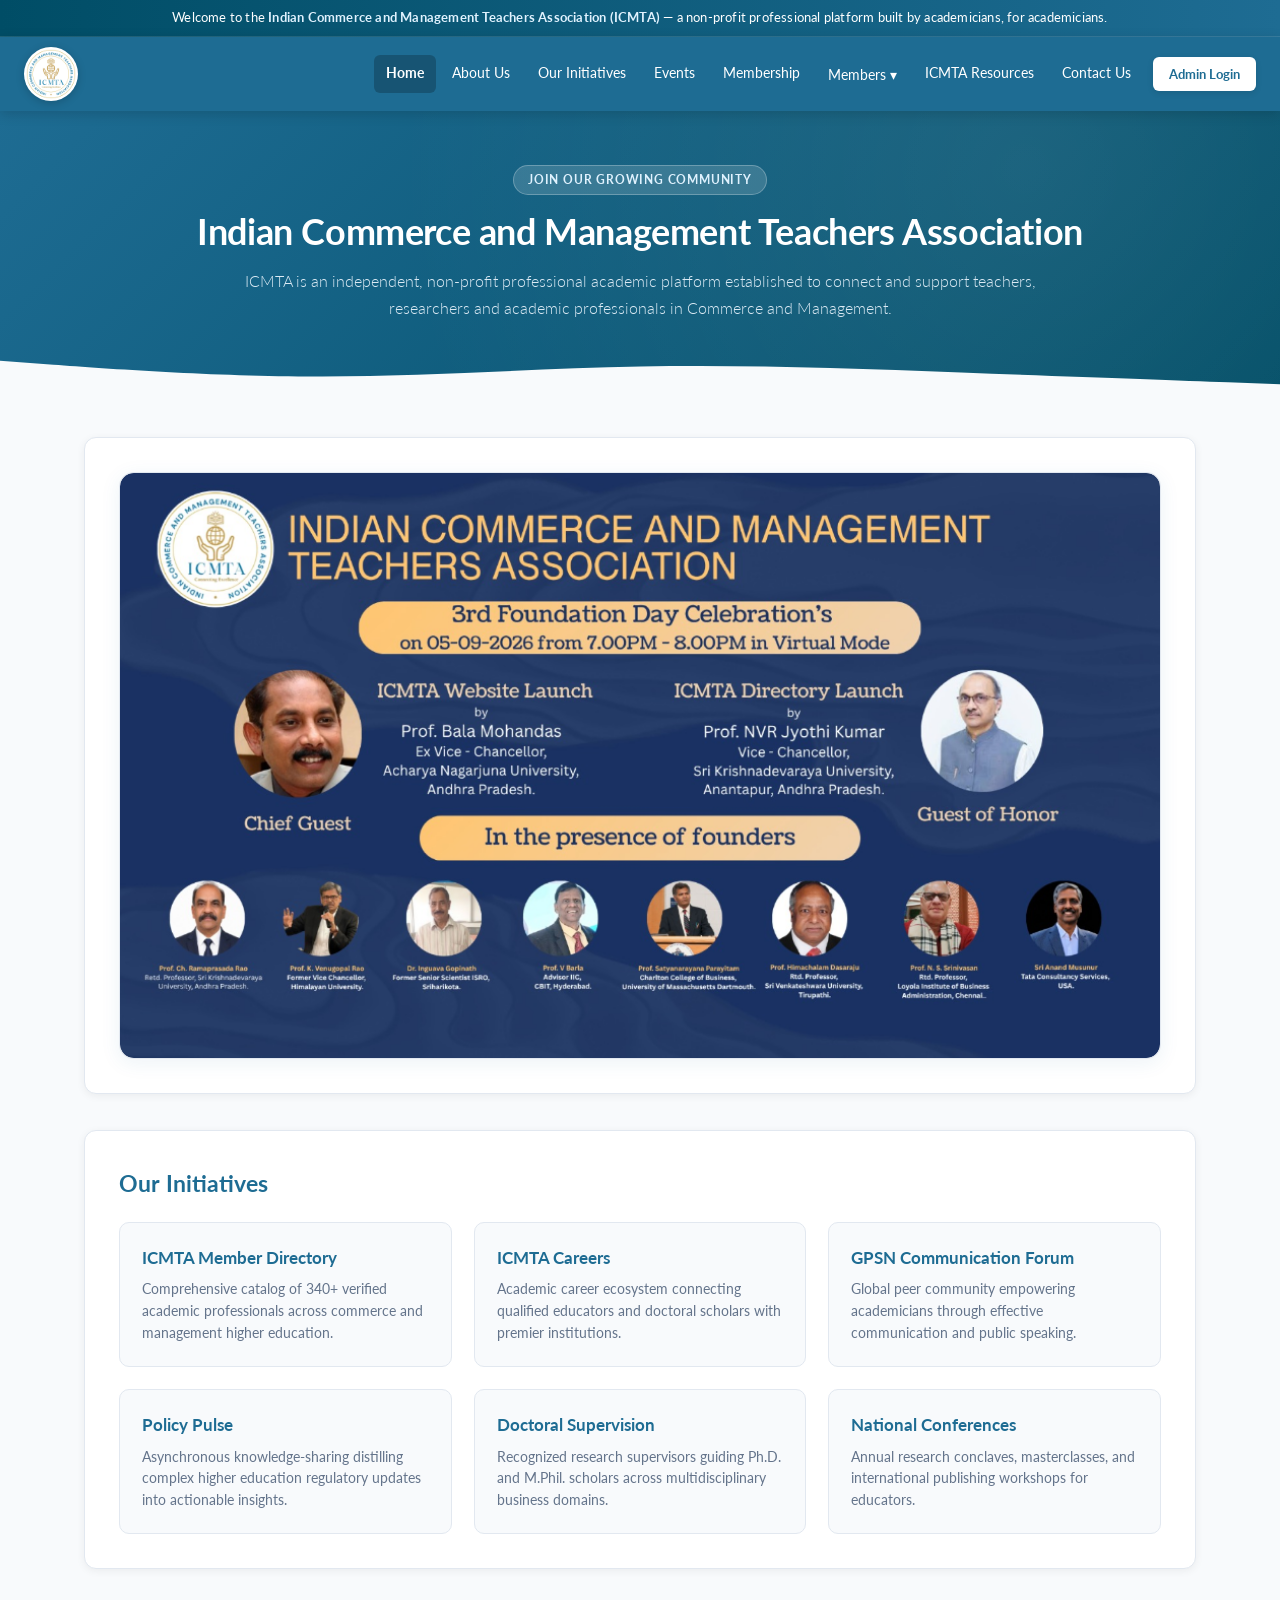
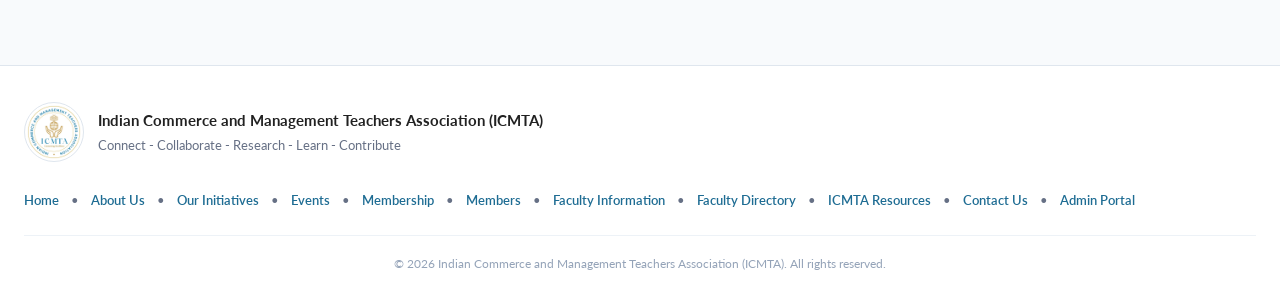
==== commit 55310f7b: "Update header branding across all pages" ====
--- a/index.html
+++ b/index.html
@@ -25,8 +25,8 @@
       <img src="assets/images/ICMTA-logo.png" alt="ICMTA Logo" class="brand-logo">
       <div class="brand-text">
 
-        <span class="brand-title">ICMTA</span>
-        <span class="brand-sub">Indian Commerce and Management Teachers Association</span>
+        <span class="brand-title"></span>
+        <span class="brand-sub"></span>
       </div>
     </a>
     <nav class="nav-links">
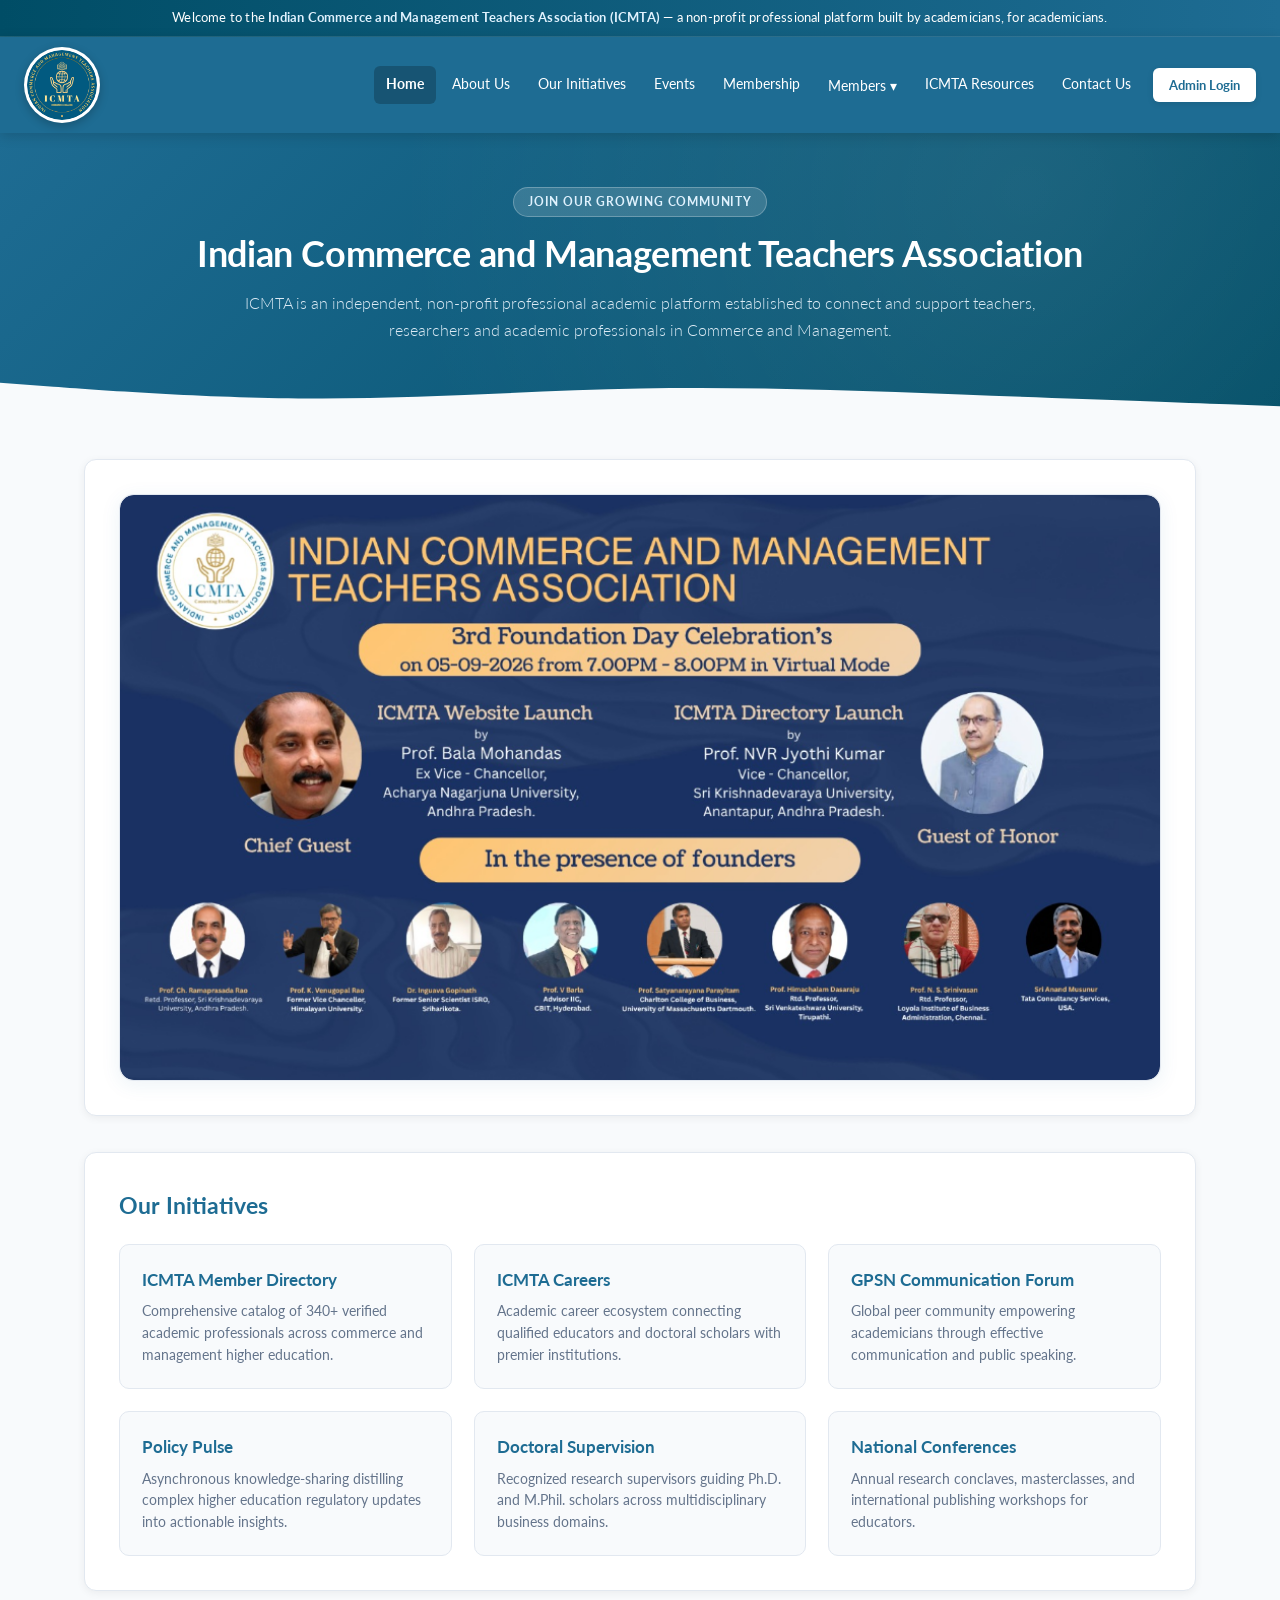
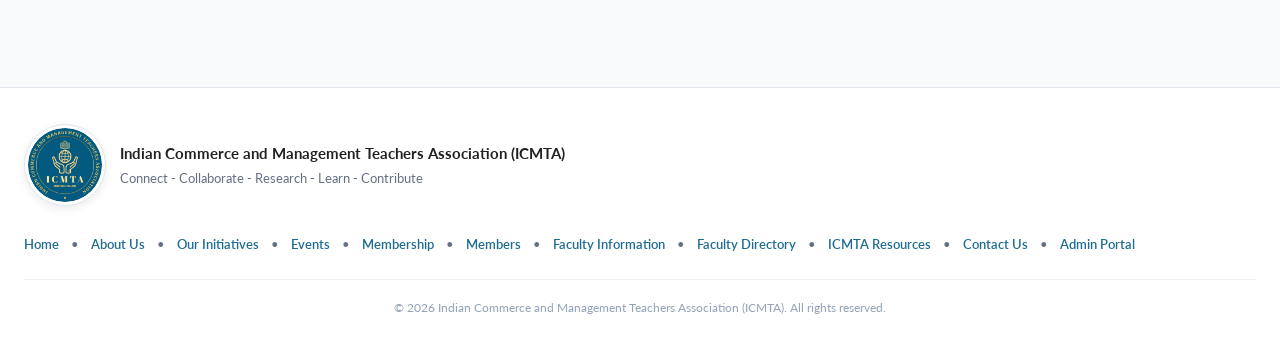
==== commit 786ab6c1: "Increase size and crispness of header and footer logos" ====
--- a/index.html
+++ b/index.html
@@ -25,8 +25,8 @@
       <img src="assets/images/ICMTA-logo.png" alt="ICMTA Logo" class="brand-logo">
       <div class="brand-text">
 
-        <span class="brand-title"></span>
-        <span class="brand-sub"></span>
+        <!--span class="brand-title">ICMTA</span-->
+        <!--span class="brand-sub">Indian Commerce and Management Teachers Association</span-->
       </div>
     </a>
     <nav class="nav-links">
--- a/css/style.css
+++ b/css/style.css
@@ -86,16 +86,17 @@
   flex-shrink:0;
 }
 .brand-logo{
-  height:54px;
-  width:54px;
+  height:76px;
+  width:76px;
   aspect-ratio:1/1;
   object-fit:contain;
   border-radius:50%;
   background:#ffffff;
-  padding:2px;
-  box-shadow:0 2px 8px rgba(0,0,0,0.18);
+  padding:3px;
+  box-shadow:0 3px 10px rgba(0,0,0,0.22);
   flex-shrink:0;
   transition:transform .2s ease;
+  image-rendering:-webkit-optimize-contrast;
 }
 .brand:hover .brand-logo{
   transform:scale(1.05);
@@ -560,15 +561,17 @@
   gap:14px;
 }
 .footer-logo{
-  height:60px;
-  width:60px;
+  height:82px;
+  width:82px;
   aspect-ratio:1/1;
   object-fit:contain;
   border-radius:50%;
   background:#ffffff;
-  padding:2px;
+  padding:3px;
   border:1px solid #dfe6ee;
+  box-shadow:0 3px 10px rgba(0,0,0,0.08);
   flex-shrink:0;
+  image-rendering:-webkit-optimize-contrast;
 }
 .footer-brand b{
   font-size:14.5px;
